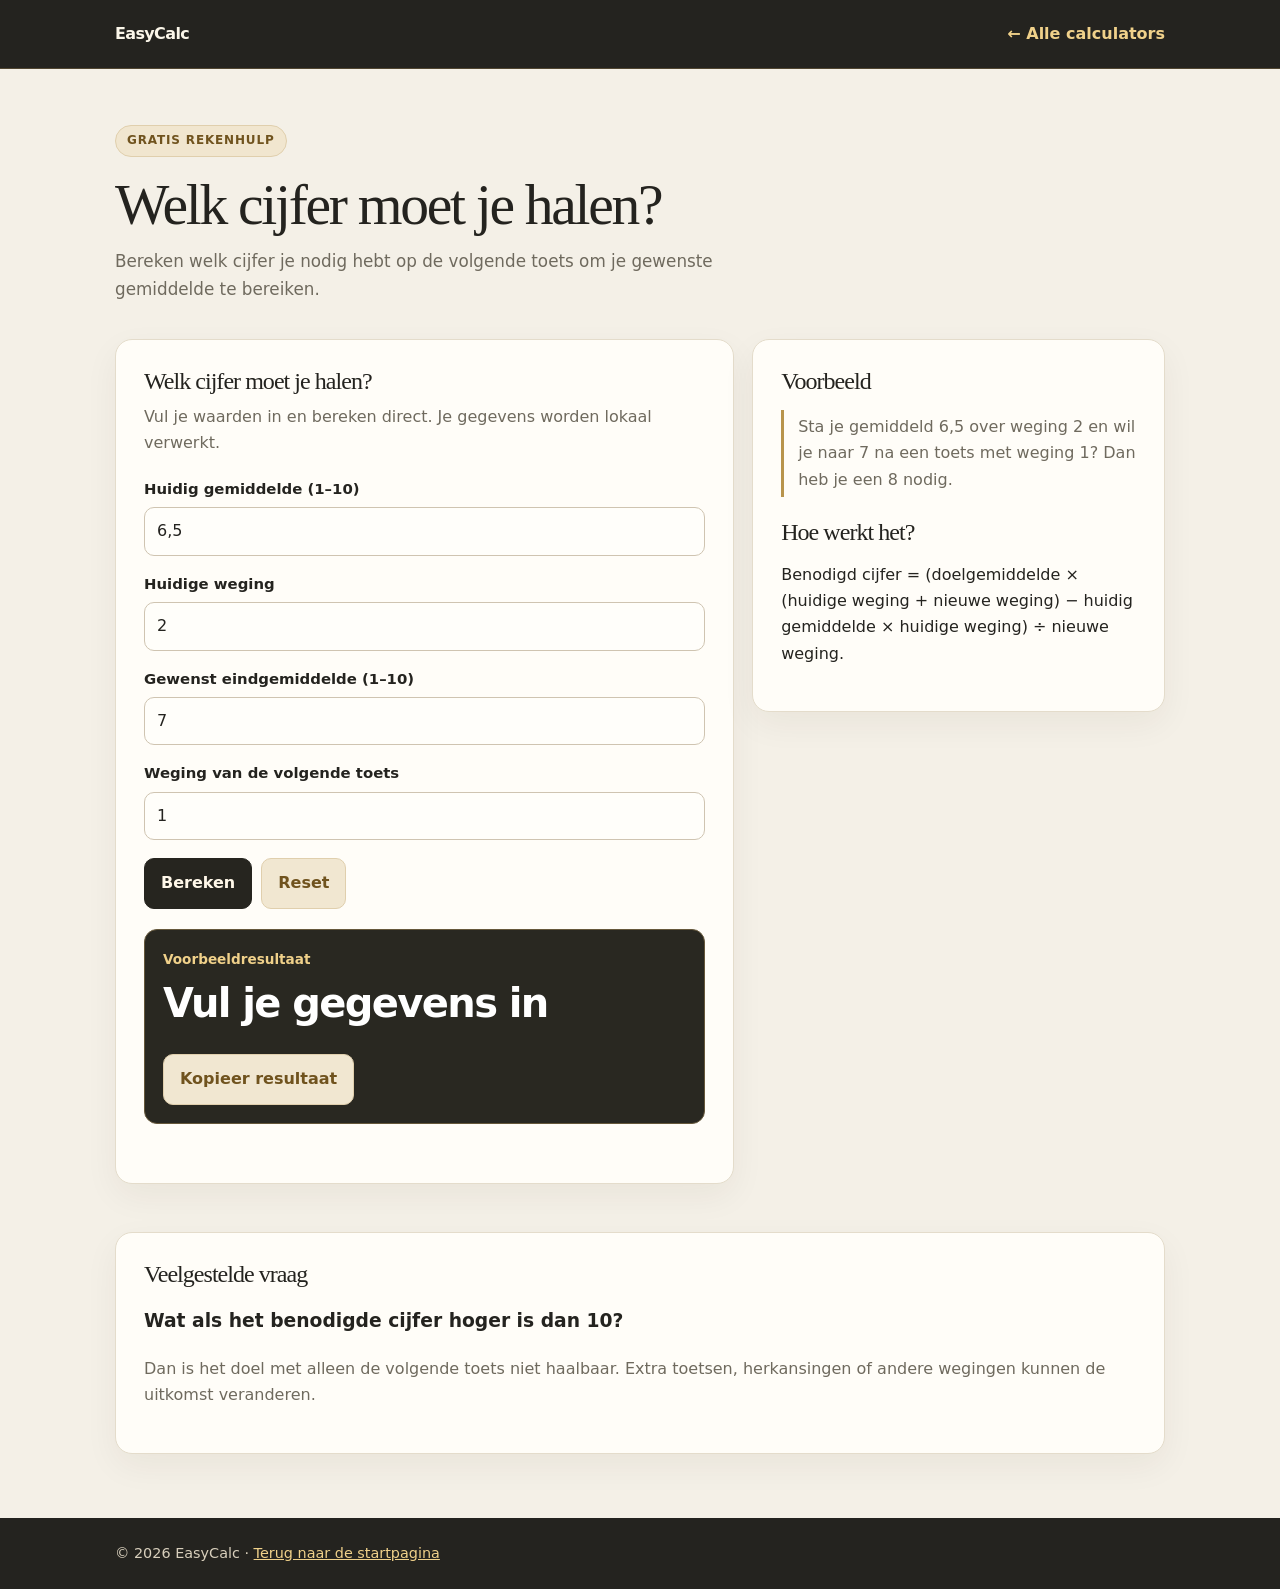
==== benodigd-cijfer.html @ 540fe8ad "Add Dutch benodigd cijfer calculator page" ====
<!doctype html>
<html lang="nl">
<head>
<meta charset="utf-8"><meta name="viewport" content="width=device-width, initial-scale=1">
<title>Benodigd cijfer berekenen | EasyCalc</title><meta name="description" content="Bereken welk cijfer je nodig hebt voor je gewenste gemiddelde. Vul huidig gemiddelde, wegingen en doelcijfer in met uitleg van de formule."><meta name="robots" content="index,follow">
<link rel="canonical" href="https://justnewmaestropyjs.github.io/Easycalc/benodigd-cijfer.html"><meta name="theme-color" content="#24231f">
<meta property="og:type" content="website"><meta property="og:title" content="Benodigd cijfer berekenen | EasyCalc"><meta property="og:description" content="Bereken welk cijfer je nodig hebt voor je gewenste gemiddelde. Vul huidig gemiddelde, wegingen en doelcijfer in met uitleg van de formule."><meta property="og:url" content="https://justnewmaestropyjs.github.io/Easycalc/benodigd-cijfer.html">
<script type="application/ld+json">{"@context":"https://schema.org","@type":"WebApplication","name":"Benodigd cijfer berekenen - EasyCalc","url":"https://justnewmaestropyjs.github.io/Easycalc/benodigd-cijfer.html","applicationCategory":"UtilitiesApplication","operatingSystem":"Any","offers":{"@type":"Offer","price":"0","priceCurrency":"EUR"},"description":"Bereken welk cijfer je nodig hebt voor je gewenste gemiddelde. Vul huidig gemiddelde, wegingen en doelcijfer in met uitleg van de formule."}</script>
<link rel="stylesheet" href="./calculator-tools.css"><script src="./calculator-tools.js" defer></script>
</head>
<body data-tool="needed">
<header><nav class="nav wrap" aria-label="Hoofdnavigatie"><a class="logo" href="./">EasyCalc</a><a class="back" href="./">← Alle calculators</a></nav></header>
<main><section class="hero wrap"><span class="eyebrow">Gratis rekenhulp</span><h1>Welk cijfer moet je halen?</h1><p>Bereken welk cijfer je nodig hebt op de volgende toets om je gewenste gemiddelde te bereiken.</p></section>
<div class="wrap layout"><section class="panel" aria-labelledby="tool-title"><h2 id="tool-title">Welk cijfer moet je halen?</h2><p class="sub">Vul je waarden in en bereken direct. Je gegevens worden lokaal verwerkt.</p>
<form id="tool-form" novalidate><div class="field"><label for="current-grade">Huidig gemiddelde (1–10)</label><input id="current-grade" name="current-grade" type="text" inputmode="decimal" autocomplete="off" value="6,5" placeholder="Bijv. 7,5" required></div><div class="field"><label for="current-weight">Huidige weging</label><input id="current-weight" name="current-weight" type="text" inputmode="decimal" autocomplete="off" value="2" placeholder="Bijv. 7,5" required></div><div class="field"><label for="target-grade">Gewenst eindgemiddelde (1–10)</label><input id="target-grade" name="target-grade" type="text" inputmode="decimal" autocomplete="off" value="7" placeholder="Bijv. 7,5" required></div><div class="field"><label for="next-weight">Weging van de volgende toets</label><input id="next-weight" name="next-weight" type="text" inputmode="decimal" autocomplete="off" value="1" placeholder="Bijv. 7,5" required></div><div class="actions"><button class="btn" id="calculate" type="button">Bereken</button><button class="btn secondary" id="reset" type="reset">Reset</button></div></form>
<div class="result" aria-live="polite" aria-atomic="true"><div class="result-label" id="result-label">Voorbeeldresultaat</div><div class="result-main" id="result-main">Vul je gegevens in</div><p class="result-detail" id="result-detail"></p><div class="actions"><button class="btn secondary" id="copy" type="button">Kopieer resultaat</button><span class="result-detail" id="copy-status" role="status"></span></div></div><p class="status" id="error" role="alert"></p>
</section><aside class="panel"><h2>Voorbeeld</h2><p class="example">Sta je gemiddeld 6,5 over weging 2 en wil je naar 7 na een toets met weging 1? Dan heb je een 8 nodig.</p><h2 style="margin-top:22px">Hoe werkt het?</h2><p>Benodigd cijfer = (doelgemiddelde × (huidige weging + nieuwe weging) − huidig gemiddelde × huidige weging) ÷ nieuwe weging.</p></aside></div>
<section class="content wrap"><article class="panel"><h2>Veelgestelde vraag</h2><h3>Wat als het benodigde cijfer hoger is dan 10?</h3><p>Dan is het doel met alleen de volgende toets niet haalbaar. Extra toetsen, herkansingen of andere wegingen kunnen de uitkomst veranderen.</p></article></section></main>
<footer><div class="wrap">© 2026 EasyCalc · <a href="./">Terug naar de startpagina</a></div></footer></body></html>
---- calculator-tools.css ----
:root{color-scheme:light;--ink:#24231f;--muted:#6f6a5e;--line:#e4dccb;--paper:#fffdf8;--bg:#f4f0e7;--accent:#9a7838;--accent-dark:#70531e;--soft:#f1e7d1}
*{box-sizing:border-box}html{scroll-behavior:smooth}body{margin:0;background:var(--bg);color:var(--ink);font:16px/1.65 Inter,ui-sans-serif,system-ui,-apple-system,"Segoe UI",sans-serif}
a{color:inherit}header{background:#24231f;color:#fbf6e9;border-bottom:1px solid #514631}.wrap{width:min(1050px,calc(100% - 32px));margin-inline:auto}.nav{min-height:68px;display:flex;align-items:center;justify-content:space-between;gap:16px}.logo{text-decoration:none;font-weight:850;letter-spacing:-.04em}.back{color:#f0d18a;font-weight:700;text-decoration:none}.back:hover{text-decoration:underline}
.hero{padding:56px 0 25px}.eyebrow{display:inline-block;border:1px solid #e0cfad;background:#f1e6cf;color:#70531e;padding:5px 11px;border-radius:99px;font-size:.75rem;font-weight:800;letter-spacing:.07em;text-transform:uppercase}
h1,h2{font-family:Georgia,"Times New Roman",serif;font-weight:500;letter-spacing:-.04em;line-height:1.1}h1{font-size:clamp(2.2rem,6vw,3.6rem);margin:16px 0 12px}h2{font-size:1.5rem;margin:0 0 10px}.hero p{max-width:700px;color:var(--muted);margin:0;font-size:1.05rem}
.layout{display:grid;grid-template-columns:minmax(0,1.2fr) minmax(250px,.8fr);gap:18px;align-items:start;padding:10px 0 48px}.panel{background:var(--paper);border:1px solid var(--line);border-radius:17px;padding:clamp(18px,3vw,28px);box-shadow:0 12px 34px rgba(49,39,20,.055)}
.sub{color:var(--muted);margin:0 0 20px}.field{margin:16px 0}.field label{display:block;font-weight:750;font-size:.93rem;margin-bottom:6px}.field input,.field select{display:block;width:100%;min-height:48px;border:1px solid #cfc4b1;border-radius:10px;background:#fffefa;color:var(--ink);font:inherit;padding:10px 12px}
input:focus-visible,select:focus-visible,button:focus-visible,a:focus-visible{outline:3px solid #b8944c;outline-offset:3px}
.actions{display:flex;gap:9px;flex-wrap:wrap;margin-top:18px}.btn{min-height:46px;padding:11px 16px;border-radius:10px;border:1px solid #26251f;background:#26251f;color:#fff8e9;font:inherit;font-weight:800;cursor:pointer}.btn:hover{background:#454035}.btn.secondary{background:#f1e7d1;color:#70531e;border-color:#e0cfad}.btn.secondary:hover{background:#e8d9b9}
.result{margin-top:20px;padding:18px;border-radius:13px;background:#292821;border:1px solid #66583b;color:#fbf7ec}.result-label{font-size:.85rem;color:#f0d18a;font-weight:750}.result-main{font-size:clamp(1.8rem,5vw,2.5rem);font-weight:850;letter-spacing:-.04em;color:#fff}.result-detail{color:#f4eee1;margin:5px 0 0}.status{font-size:.9rem;color:var(--muted);min-height:1.5em;margin:10px 0 0}.example{border-left:3px solid #b8944c;padding:4px 0 4px 14px;color:var(--muted)}.content{padding:0 0 50px}.content p,.content li{color:var(--muted)}.content .panel{margin-bottom:14px}footer{background:#24231f;color:#d8cfbc;padding:24px 0;font-size:.9rem}footer a{color:#f0d18a}
@media(max-width:760px){.layout{grid-template-columns:1fr}.hero{padding-top:40px}.layout{padding-top:4px}.panel{border-radius:14px}.nav{min-height:62px}}
@media(max-width:420px){.wrap{width:calc(100% - 22px)}.actions .btn{flex:1 1 auto}.hero{padding-top:32px}}
@media(prefers-reduced-motion:reduce){html{scroll-behavior:auto}*,*::before,*::after{animation:none!important;transition:none!important}}
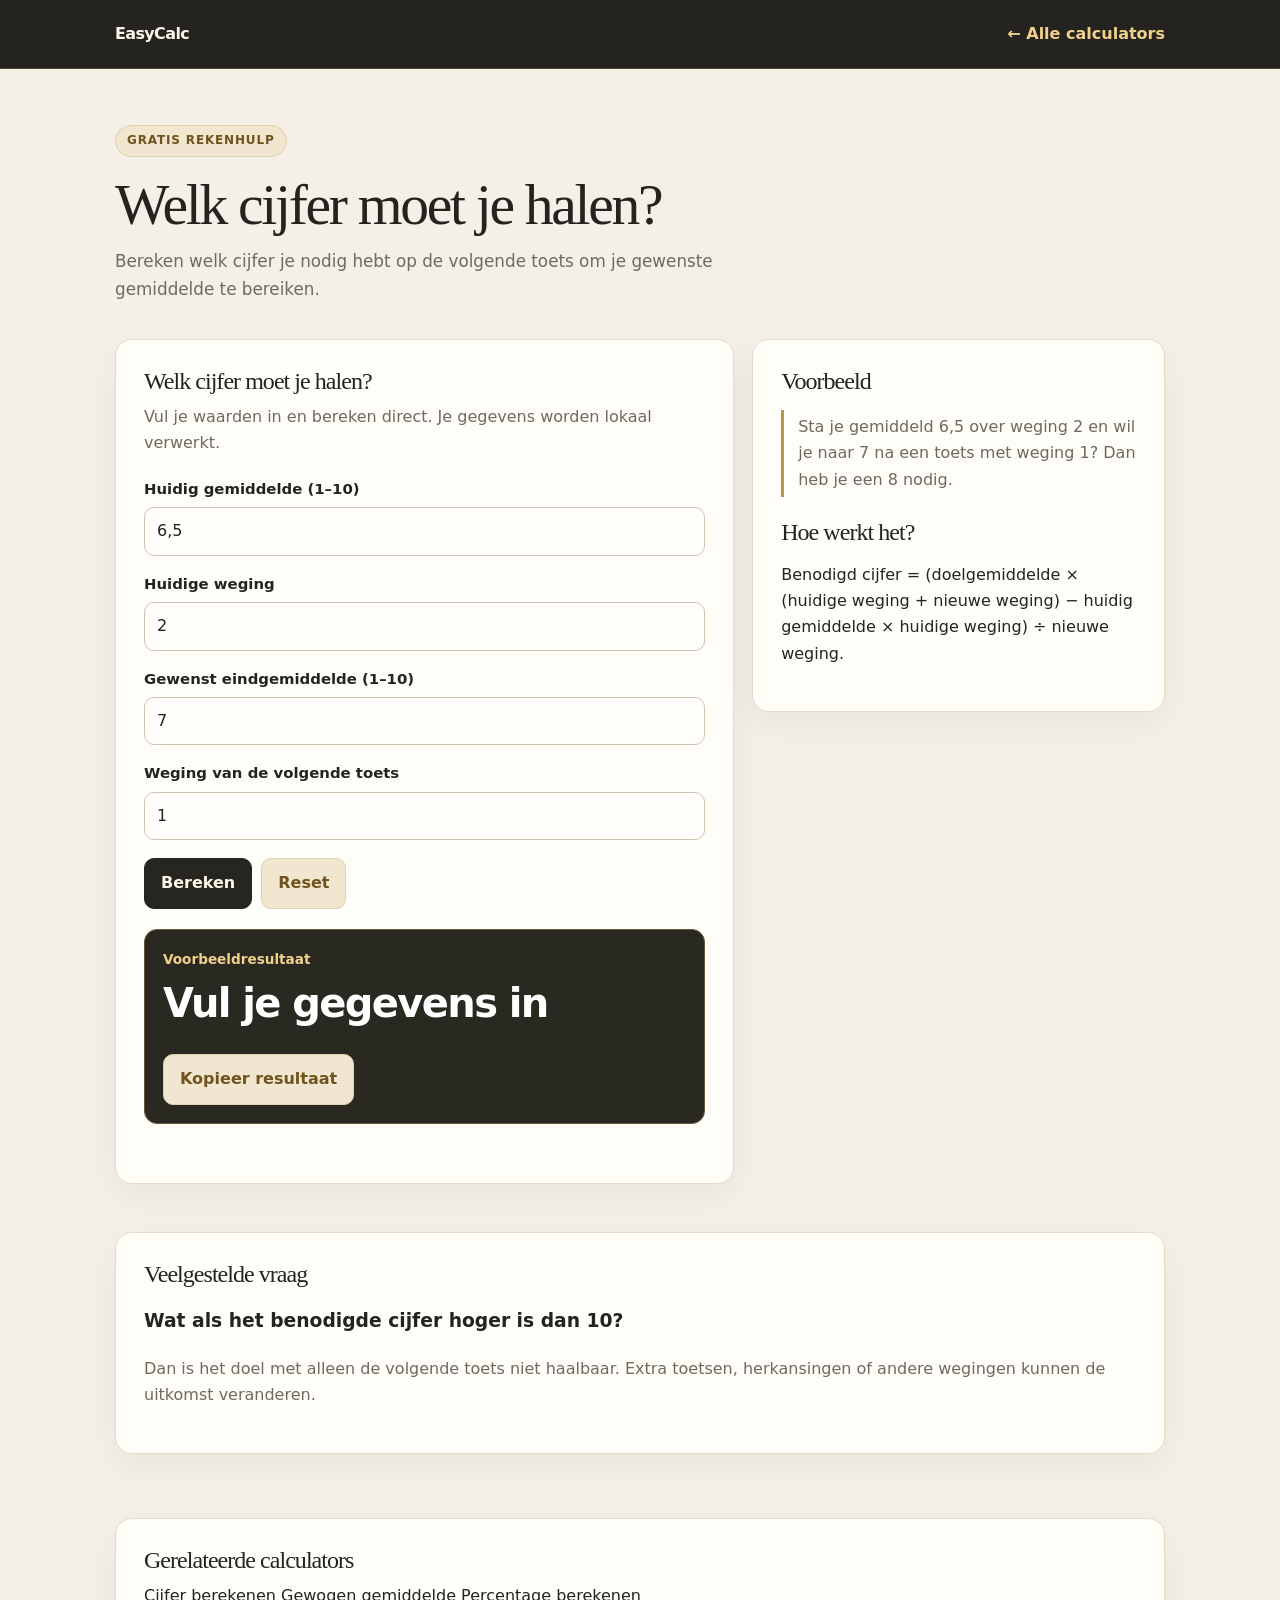
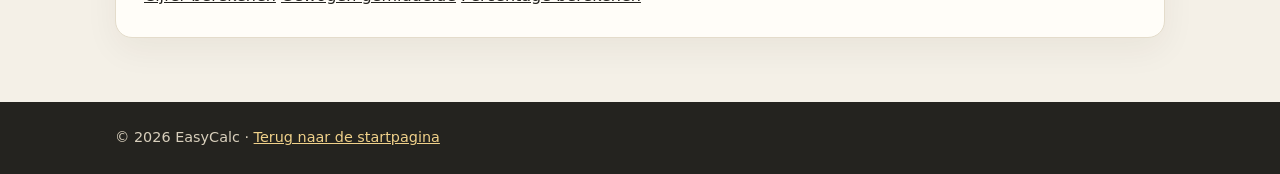
==== commit b0b079c9: "Add related calculator links for internal navigation" ====
--- a/benodigd-cijfer.html
+++ b/benodigd-cijfer.html
@@ -15,5 +15,16 @@
 <form id="tool-form" novalidate><div class="field"><label for="current-grade">Huidig gemiddelde (1–10)</label><input id="current-grade" name="current-grade" type="text" inputmode="decimal" autocomplete="off" value="6,5" placeholder="Bijv. 7,5" required></div><div class="field"><label for="current-weight">Huidige weging</label><input id="current-weight" name="current-weight" type="text" inputmode="decimal" autocomplete="off" value="2" placeholder="Bijv. 7,5" required></div><div class="field"><label for="target-grade">Gewenst eindgemiddelde (1–10)</label><input id="target-grade" name="target-grade" type="text" inputmode="decimal" autocomplete="off" value="7" placeholder="Bijv. 7,5" required></div><div class="field"><label for="next-weight">Weging van de volgende toets</label><input id="next-weight" name="next-weight" type="text" inputmode="decimal" autocomplete="off" value="1" placeholder="Bijv. 7,5" required></div><div class="actions"><button class="btn" id="calculate" type="button">Bereken</button><button class="btn secondary" id="reset" type="reset">Reset</button></div></form>
 <div class="result" aria-live="polite" aria-atomic="true"><div class="result-label" id="result-label">Voorbeeldresultaat</div><div class="result-main" id="result-main">Vul je gegevens in</div><p class="result-detail" id="result-detail"></p><div class="actions"><button class="btn secondary" id="copy" type="button">Kopieer resultaat</button><span class="result-detail" id="copy-status" role="status"></span></div></div><p class="status" id="error" role="alert"></p>
 </section><aside class="panel"><h2>Voorbeeld</h2><p class="example">Sta je gemiddeld 6,5 over weging 2 en wil je naar 7 na een toets met weging 1? Dan heb je een 8 nodig.</p><h2 style="margin-top:22px">Hoe werkt het?</h2><p>Benodigd cijfer = (doelgemiddelde × (huidige weging + nieuwe weging) − huidig gemiddelde × huidige weging) ÷ nieuwe weging.</p></aside></div>
-<section class="content wrap"><article class="panel"><h2>Veelgestelde vraag</h2><h3>Wat als het benodigde cijfer hoger is dan 10?</h3><p>Dan is het doel met alleen de volgende toets niet haalbaar. Extra toetsen, herkansingen of andere wegingen kunnen de uitkomst veranderen.</p></article></section></main>
+<section class="content wrap"><article class="panel"><h2>Veelgestelde vraag</h2><h3>Wat als het benodigde cijfer hoger is dan 10?</h3><p>Dan is het doel met alleen de volgende toets niet haalbaar. Extra toetsen, herkansingen of andere wegingen kunnen de uitkomst veranderen.</p></article></section>
+<section class="content wrap related-tools" aria-labelledby="related-tools-title">
+  <article class="panel">
+    <h2 id="related-tools-title">Gerelateerde calculators</h2>
+    <nav class="related-links" aria-label="Gerelateerde calculators">
+    <a href="./cijfer-berekenen.html">Cijfer berekenen</a>
+    <a href="./gewogen-gemiddelde.html">Gewogen gemiddelde</a>
+    <a href="./percentage-berekenen.html">Percentage berekenen</a>
+    </nav>
+  </article>
+</section>
+</main>
 <footer><div class="wrap">© 2026 EasyCalc · <a href="./">Terug naar de startpagina</a></div></footer></body></html>
--- a/calculator-tools.css
+++ b/calculator-tools.css
@@ -4,7 +4,8 @@
 .hero{padding:56px 0 25px}.eyebrow{display:inline-block;border:1px solid #e0cfad;background:#f1e6cf;color:#70531e;padding:5px 11px;border-radius:99px;font-size:.75rem;font-weight:800;letter-spacing:.07em;text-transform:uppercase}
 h1,h2{font-family:Georgia,"Times New Roman",serif;font-weight:500;letter-spacing:-.04em;line-height:1.1}h1{font-size:clamp(2.2rem,6vw,3.6rem);margin:16px 0 12px}h2{font-size:1.5rem;margin:0 0 10px}.hero p{max-width:700px;color:var(--muted);margin:0;font-size:1.05rem}
 .layout{display:grid;grid-template-columns:minmax(0,1.2fr) minmax(250px,.8fr);gap:18px;align-items:start;padding:10px 0 48px}.panel{background:var(--paper);border:1px solid var(--line);border-radius:17px;padding:clamp(18px,3vw,28px);box-shadow:0 12px 34px rgba(49,39,20,.055)}
-.sub{color:var(--muted);margin:0 0 20px}.field{margin:16px 0}.field label{display:block;font-weight:750;font-size:.93rem;margin-bottom:6px}.field input,.field select{display:block;width:100%;min-height:48px;border:1px solid #cfc4b1;border-radius:10px;background:#fffefa;color:var(--ink);font:inherit;padding:10px 12px}
+.sub{color:var(--muted);margin:0 0 20px}.field{margin:16px 0}.grade-row{display:grid;grid-template-columns:minmax(0,1fr) minmax(100px,.55fr);gap:12px;align-items:start}.field label{display:block;font-weight:750;font-size:.93rem;margin-bottom:6px}.field input,.field select{display:block;width:100%;min-height:48px;border:1px solid #cfc4b1;border-radius:10px;background:#fffefa;color:var(--ink);font:inherit;padding:10px 12px}
+.field input[type=checkbox]{display:inline-block;width:auto;min-height:0;margin-right:8px;vertical-align:middle;accent-color:var(--accent)}
 input:focus-visible,select:focus-visible,button:focus-visible,a:focus-visible{outline:3px solid #b8944c;outline-offset:3px}
 .actions{display:flex;gap:9px;flex-wrap:wrap;margin-top:18px}.btn{min-height:46px;padding:11px 16px;border-radius:10px;border:1px solid #26251f;background:#26251f;color:#fff8e9;font:inherit;font-weight:800;cursor:pointer}.btn:hover{background:#454035}.btn.secondary{background:#f1e7d1;color:#70531e;border-color:#e0cfad}.btn.secondary:hover{background:#e8d9b9}
 .result{margin-top:20px;padding:18px;border-radius:13px;background:#292821;border:1px solid #66583b;color:#fbf7ec}.result-label{font-size:.85rem;color:#f0d18a;font-weight:750}.result-main{font-size:clamp(1.8rem,5vw,2.5rem);font-weight:850;letter-spacing:-.04em;color:#fff}.result-detail{color:#f4eee1;margin:5px 0 0}.status{font-size:.9rem;color:var(--muted);min-height:1.5em;margin:10px 0 0}.example{border-left:3px solid #b8944c;padding:4px 0 4px 14px;color:var(--muted)}.content{padding:0 0 50px}.content p,.content li{color:var(--muted)}.content .panel{margin-bottom:14px}footer{background:#24231f;color:#d8cfbc;padding:24px 0;font-size:.9rem}footer a{color:#f0d18a}
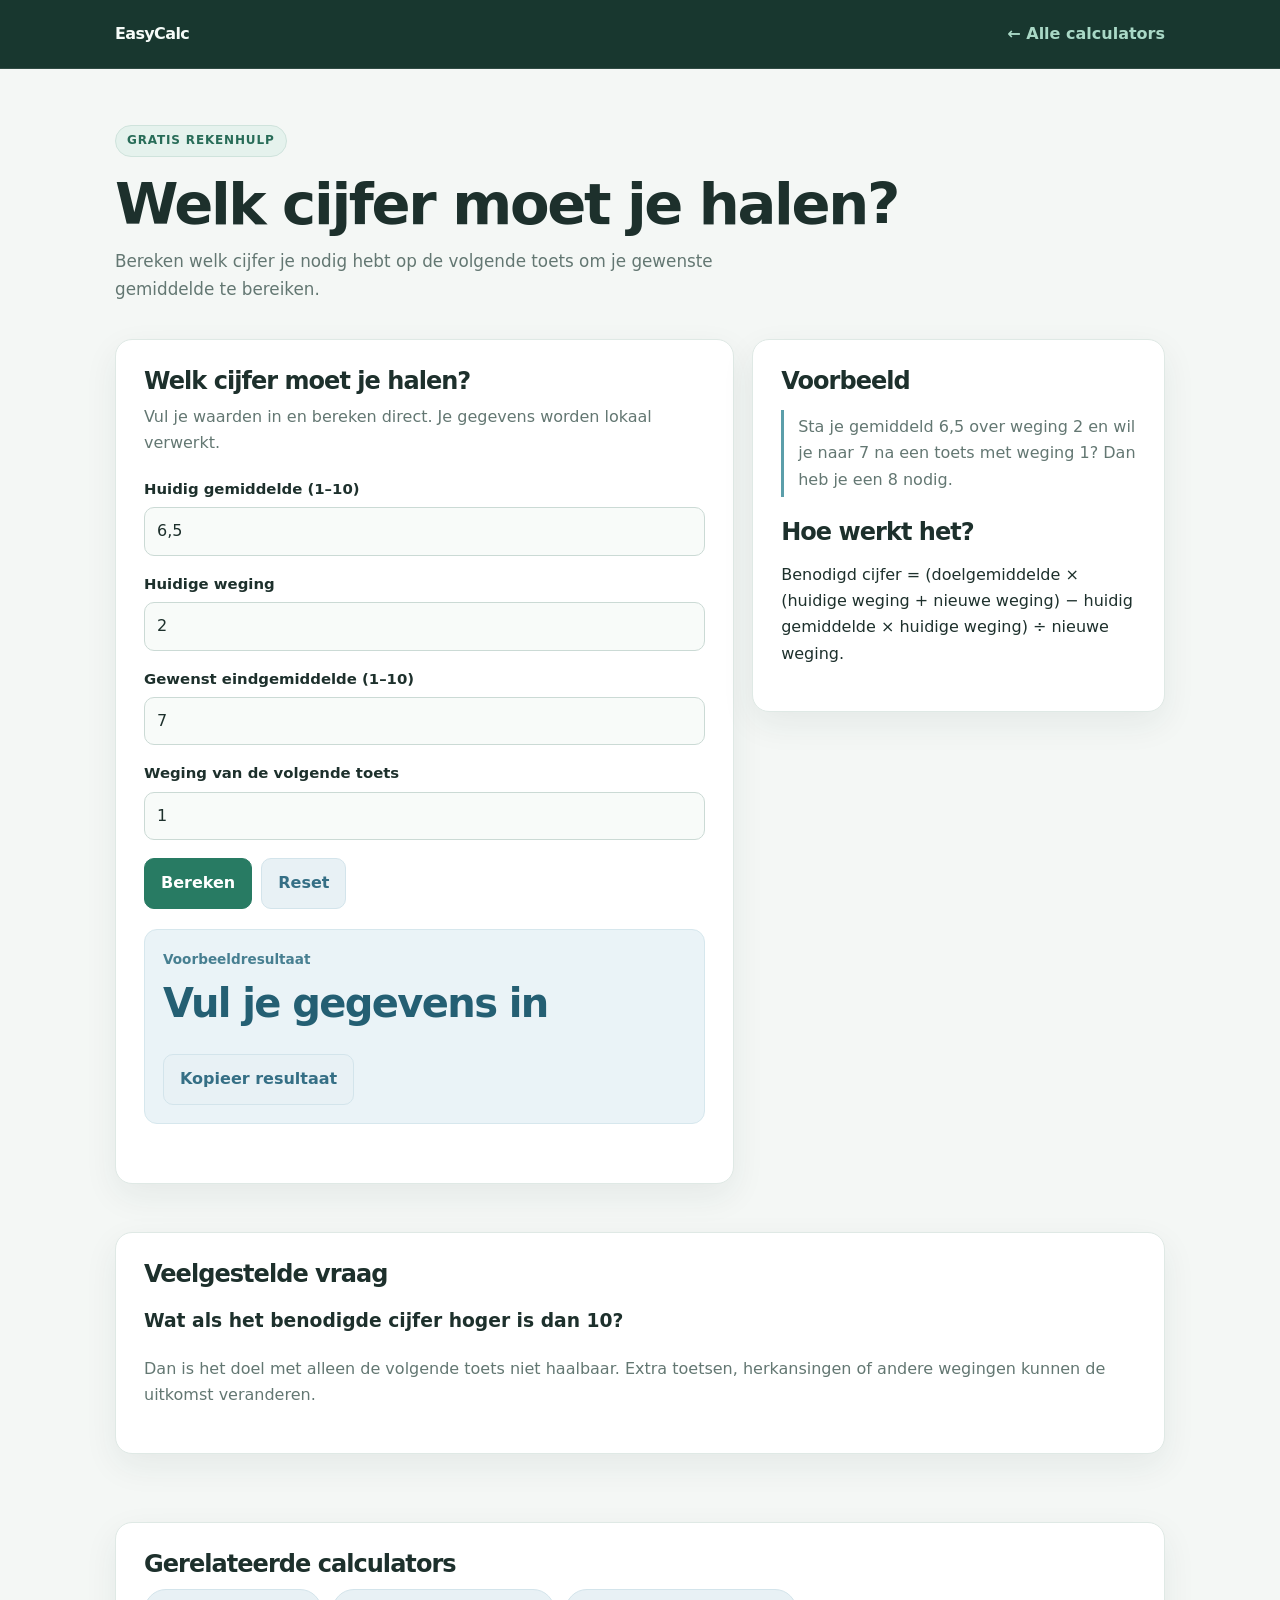
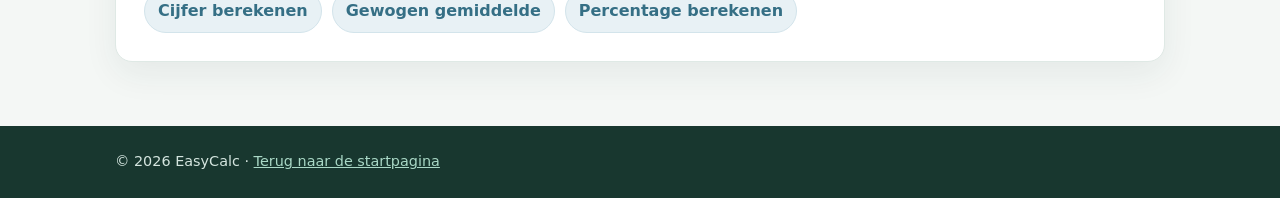
==== commit d2bd5faf: "Unify EasyCalc green and soft-blue theme" ====
--- a/benodigd-cijfer.html
+++ b/benodigd-cijfer.html
@@ -3,7 +3,7 @@
 <head>
 <meta charset="utf-8"><meta name="viewport" content="width=device-width, initial-scale=1">
 <title>Benodigd cijfer berekenen | EasyCalc</title><meta name="description" content="Bereken welk cijfer je nodig hebt voor je gewenste gemiddelde. Vul huidig gemiddelde, wegingen en doelcijfer in met uitleg van de formule."><meta name="robots" content="index,follow">
-<link rel="canonical" href="https://justnewmaestropyjs.github.io/Easycalc/benodigd-cijfer.html"><meta name="theme-color" content="#24231f">
+<link rel="canonical" href="https://justnewmaestropyjs.github.io/Easycalc/benodigd-cijfer.html"><meta name="theme-color" content="#18372f">
 <meta property="og:type" content="website"><meta property="og:title" content="Benodigd cijfer berekenen | EasyCalc"><meta property="og:description" content="Bereken welk cijfer je nodig hebt voor je gewenste gemiddelde. Vul huidig gemiddelde, wegingen en doelcijfer in met uitleg van de formule."><meta property="og:url" content="https://justnewmaestropyjs.github.io/Easycalc/benodigd-cijfer.html">
 <script type="application/ld+json">{"@context":"https://schema.org","@type":"WebApplication","name":"Benodigd cijfer berekenen - EasyCalc","url":"https://justnewmaestropyjs.github.io/Easycalc/benodigd-cijfer.html","applicationCategory":"UtilitiesApplication","operatingSystem":"Any","offers":{"@type":"Offer","price":"0","priceCurrency":"EUR"},"description":"Bereken welk cijfer je nodig hebt voor je gewenste gemiddelde. Vul huidig gemiddelde, wegingen en doelcijfer in met uitleg van de formule."}</script>
 <link rel="stylesheet" href="./calculator-tools.css"><script src="./calculator-tools.js" defer></script>
--- a/calculator-tools.css
+++ b/calculator-tools.css
@@ -1,14 +1,73 @@
-:root{color-scheme:light;--ink:#24231f;--muted:#6f6a5e;--line:#e4dccb;--paper:#fffdf8;--bg:#f4f0e7;--accent:#9a7838;--accent-dark:#70531e;--soft:#f1e7d1}
-*{box-sizing:border-box}html{scroll-behavior:smooth}body{margin:0;background:var(--bg);color:var(--ink);font:16px/1.65 Inter,ui-sans-serif,system-ui,-apple-system,"Segoe UI",sans-serif}
-a{color:inherit}header{background:#24231f;color:#fbf6e9;border-bottom:1px solid #514631}.wrap{width:min(1050px,calc(100% - 32px));margin-inline:auto}.nav{min-height:68px;display:flex;align-items:center;justify-content:space-between;gap:16px}.logo{text-decoration:none;font-weight:850;letter-spacing:-.04em}.back{color:#f0d18a;font-weight:700;text-decoration:none}.back:hover{text-decoration:underline}
-.hero{padding:56px 0 25px}.eyebrow{display:inline-block;border:1px solid #e0cfad;background:#f1e6cf;color:#70531e;padding:5px 11px;border-radius:99px;font-size:.75rem;font-weight:800;letter-spacing:.07em;text-transform:uppercase}
-h1,h2{font-family:Georgia,"Times New Roman",serif;font-weight:500;letter-spacing:-.04em;line-height:1.1}h1{font-size:clamp(2.2rem,6vw,3.6rem);margin:16px 0 12px}h2{font-size:1.5rem;margin:0 0 10px}.hero p{max-width:700px;color:var(--muted);margin:0;font-size:1.05rem}
-.layout{display:grid;grid-template-columns:minmax(0,1.2fr) minmax(250px,.8fr);gap:18px;align-items:start;padding:10px 0 48px}.panel{background:var(--paper);border:1px solid var(--line);border-radius:17px;padding:clamp(18px,3vw,28px);box-shadow:0 12px 34px rgba(49,39,20,.055)}
-.sub{color:var(--muted);margin:0 0 20px}.field{margin:16px 0}.grade-row{display:grid;grid-template-columns:minmax(0,1fr) minmax(100px,.55fr);gap:12px;align-items:start}.field label{display:block;font-weight:750;font-size:.93rem;margin-bottom:6px}.field input,.field select{display:block;width:100%;min-height:48px;border:1px solid #cfc4b1;border-radius:10px;background:#fffefa;color:var(--ink);font:inherit;padding:10px 12px}
+:root {
+  color-scheme: light;
+  --ink:#1d302c; --muted:#637772; --line:#dfe9e5; --paper:#ffffff; --bg:#f4f7f5;
+  --accent:#287b63; --accent-dark:#1f654f; --soft:#e5f2ed; --blue:#5b9eaa;
+  --shadow:0 12px 34px rgba(29,61,51,.07);
+}
+*{box-sizing:border-box}
+html{scroll-behavior:smooth}
+body{margin:0;background:var(--bg);color:var(--ink);font:16px/1.65 Inter,ui-sans-serif,system-ui,-apple-system,"Segoe UI",sans-serif}
+a{color:inherit}
+header{background:#18372f;color:#f5fbf8;border-bottom:1px solid rgba(255,255,255,.1)}
+.wrap{width:min(1050px,calc(100% - 32px));margin-inline:auto}
+.nav{min-height:68px;display:flex;align-items:center;justify-content:space-between;gap:16px}
+.logo{text-decoration:none;font-weight:850;letter-spacing:-.04em}
+.back{color:#a9d8c6;font-weight:700;text-decoration:none}
+.back:hover{color:#b9d9e5;text-decoration:underline}
+.hero{padding:56px 0 25px}
+.eyebrow{display:inline-block;border:1px solid #cfe3dc;background:#e5f2ed;color:#286c58;padding:5px 11px;border-radius:99px;font-size:.75rem;font-weight:800;letter-spacing:.07em;text-transform:uppercase}
+h1,h2{font-family:Inter,ui-sans-serif,system-ui,sans-serif;font-weight:750;letter-spacing:-.04em;line-height:1.1}
+h1{font-size:clamp(2.2rem,6vw,3.6rem);margin:16px 0 12px}
+h2{font-size:1.5rem;margin:0 0 10px}
+.hero p{max-width:700px;color:var(--muted);margin:0;font-size:1.05rem}
+.layout{display:grid;grid-template-columns:minmax(0,1.2fr) minmax(250px,.8fr);gap:18px;align-items:start;padding:10px 0 48px}
+.panel{background:var(--paper);border:1px solid var(--line);border-radius:17px;padding:clamp(18px,3vw,28px);box-shadow:var(--shadow)}
+.sub{color:var(--muted);margin:0 0 20px}
+.field{margin:16px 0}
+.grade-row{display:grid;grid-template-columns:minmax(0,1fr) minmax(100px,.55fr);gap:12px;align-items:start}
+.field label{display:block;font-weight:750;font-size:.93rem;margin-bottom:6px}
+.field input,.field select{display:block;width:100%;min-height:48px;border:1px solid #cbdad5;border-radius:10px;background:#f8fbf9;color:var(--ink);font:inherit;padding:10px 12px}
 .field input[type=checkbox]{display:inline-block;width:auto;min-height:0;margin-right:8px;vertical-align:middle;accent-color:var(--accent)}
-input:focus-visible,select:focus-visible,button:focus-visible,a:focus-visible{outline:3px solid #b8944c;outline-offset:3px}
-.actions{display:flex;gap:9px;flex-wrap:wrap;margin-top:18px}.btn{min-height:46px;padding:11px 16px;border-radius:10px;border:1px solid #26251f;background:#26251f;color:#fff8e9;font:inherit;font-weight:800;cursor:pointer}.btn:hover{background:#454035}.btn.secondary{background:#f1e7d1;color:#70531e;border-color:#e0cfad}.btn.secondary:hover{background:#e8d9b9}
-.result{margin-top:20px;padding:18px;border-radius:13px;background:#292821;border:1px solid #66583b;color:#fbf7ec}.result-label{font-size:.85rem;color:#f0d18a;font-weight:750}.result-main{font-size:clamp(1.8rem,5vw,2.5rem);font-weight:850;letter-spacing:-.04em;color:#fff}.result-detail{color:#f4eee1;margin:5px 0 0}.status{font-size:.9rem;color:var(--muted);min-height:1.5em;margin:10px 0 0}.example{border-left:3px solid #b8944c;padding:4px 0 4px 14px;color:var(--muted)}.content{padding:0 0 50px}.content p,.content li{color:var(--muted)}.content .panel{margin-bottom:14px}footer{background:#24231f;color:#d8cfbc;padding:24px 0;font-size:.9rem}footer a{color:#f0d18a}
+input:focus-visible,select:focus-visible,button:focus-visible,a:focus-visible{outline:3px solid rgba(91,158,170,.45);outline-offset:3px}
+.actions{display:flex;gap:9px;flex-wrap:wrap;margin-top:18px}
+.btn{min-height:46px;padding:11px 16px;border-radius:10px;border:1px solid var(--accent);background:var(--accent);color:#fff;font:inherit;font-weight:800;cursor:pointer;transition:background .18s,border-color .18s,transform .18s}
+.btn:hover{background:var(--accent-dark);border-color:var(--accent-dark);transform:translateY(-1px)}
+.btn.secondary{background:#e8f1f5;color:#356f85;border-color:#d3e4eb}
+.btn.secondary:hover{background:#dcebf1;border-color:#b9d5e1}
+.result{margin-top:20px;padding:18px;border-radius:13px;background:#eaf3f7;border:1px solid #d6e7ed;color:#1d3b45}
+.result-label{font-size:.85rem;color:#477f91;font-weight:750}
+.result-main{font-size:clamp(1.8rem,5vw,2.5rem);font-weight:850;letter-spacing:-.04em;color:#245f73}
+.result-detail{color:#405e66;margin:5px 0 0}
+.status{font-size:.9rem;color:var(--muted);min-height:1.5em;margin:10px 0 0}
+.example{border-left:3px solid var(--blue);padding:4px 0 4px 14px;color:var(--muted)}
+.content{padding:0 0 50px}
+.content p,.content li{color:var(--muted)}
+.content .panel{margin-bottom:14px}
+footer{background:#18372f;color:#d4e5df;padding:24px 0;font-size:.9rem}
+footer a{color:#a9d8c6}
+.related-tools{margin-top:4px}
+.related-links{display:flex;flex-wrap:wrap;gap:10px;margin-top:12px}
+.related-links a{display:inline-flex;align-items:center;min-height:42px;padding:8px 13px;border:1px solid #d3e4eb;border-radius:999px;background:#e8f1f5;color:#356f85;font-weight:750;text-decoration:none}
+.related-links a:hover{border-color:#8ebdca;background:#e0edf2}
+.related-links a:focus-visible{outline:3px solid rgba(91,158,170,.45);outline-offset:3px}
 @media(max-width:760px){.layout{grid-template-columns:1fr}.hero{padding-top:40px}.layout{padding-top:4px}.panel{border-radius:14px}.nav{min-height:62px}}
 @media(max-width:420px){.wrap{width:calc(100% - 22px)}.actions .btn{flex:1 1 auto}.hero{padding-top:32px}}
+@media(prefers-color-scheme:dark){
+ :root{color-scheme:dark;--ink:#edf5f1;--muted:#a7bbb3;--line:#304640;--paper:#1c2b28;--bg:#111b1a;--accent:#78bca4;--accent-dark:#91ceb8;--soft:#1d443a;--blue:#9bc9dc;--shadow:0 12px 34px rgba(0,0,0,.2)}
+ header{background:#0f1d1a;border-bottom-color:var(--line)}
+ .back,footer a{color:#a9d8c6}
+ .eyebrow{background:#1d443a;color:#a9d8c6;border-color:#365b4e}
+ .field input,.field select{background:#172522;color:var(--ink);border-color:#38504a}
+ .btn{background:#367f69;border-color:#367f69;color:#fff}
+ .btn:hover{background:#286b57;border-color:#286b57}
+ .btn.secondary{background:#203b43;color:#a9d4e2;border-color:#355663}
+ .btn.secondary:hover{background:#294954}
+ .result{background:#20363a;border-color:#35545a;color:#edf5f1}
+ .result-label{color:#a9d4e2}
+ .result-main{color:#b7dce8}
+ .result-detail{color:#c1d3d4}
+ .related-links a{background:#203b43;color:#a9d4e2;border-color:#355663}
+ .related-links a:hover{background:#294954;border-color:#527d8a}
+ footer{background:#0f1d1a;color:#c0d3cc}
+}
 @media(prefers-reduced-motion:reduce){html{scroll-behavior:auto}*,*::before,*::after{animation:none!important;transition:none!important}}
